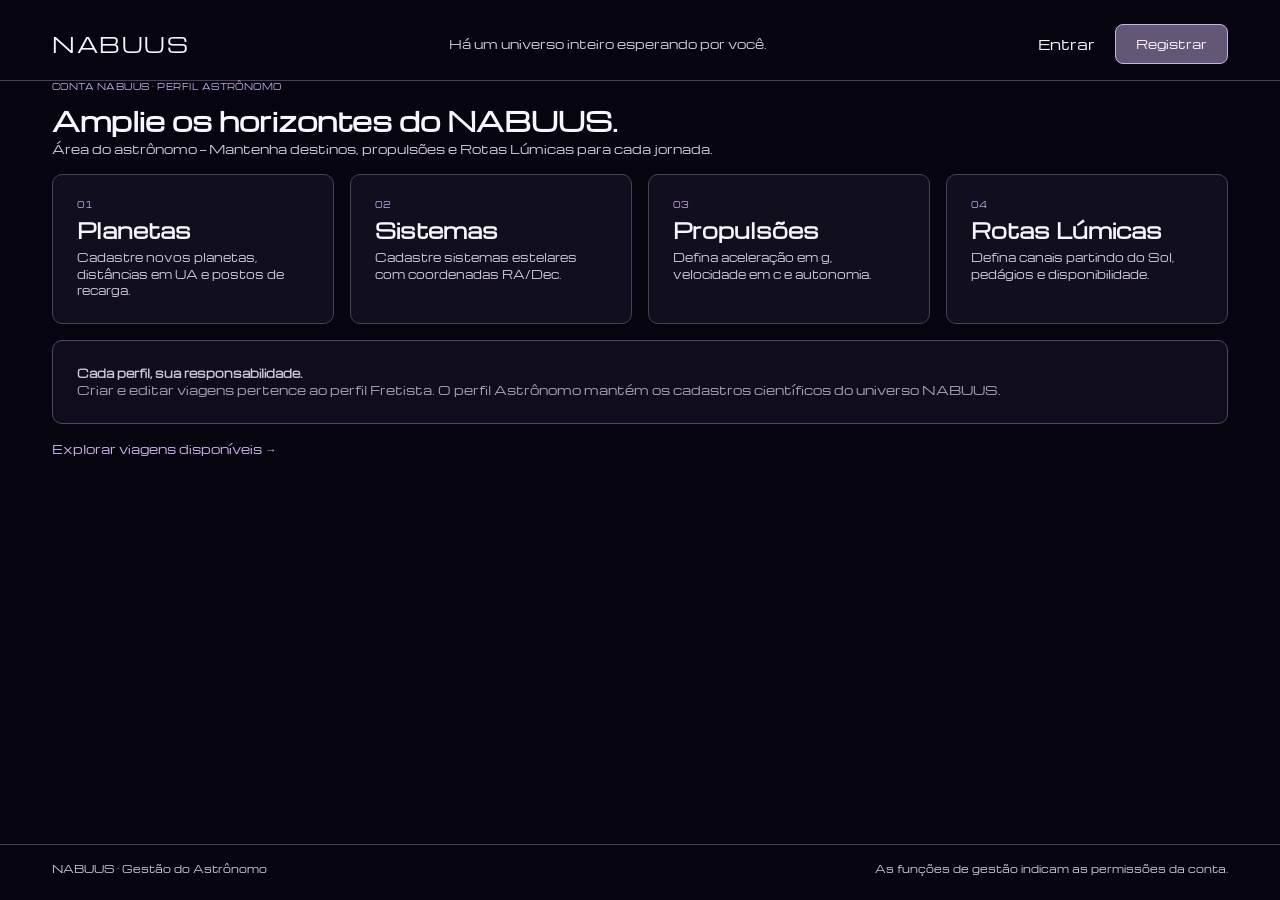
==== frontend/pages/astronomo-area.html @ 634830a1 "feat(frontend): implementa área e catálogo cartográfico do astrônomo" ====
<!DOCTYPE html>
<html lang="pt-BR">
<head>
  <meta charset="UTF-8">
  <meta name="viewport" content="width=device-width, initial-scale=1.0">
  <title>NABUUS • Área do astrônomo</title>
  <link rel="preconnect" href="https://fonts.googleapis.com">
  <link rel="preconnect" href="https://fonts.gstatic.com" crossorigin>
  <link href="https://fonts.googleapis.com/css2?family=Michroma&display=swap" rel="stylesheet">
  <link rel="stylesheet" href="../css/tokens.css">
  <link rel="stylesheet" href="../css/base.css">
  <link rel="stylesheet" href="../css/components/navbar.css">
  <link rel="stylesheet" href="../css/components/buttons.css">
  <link rel="stylesheet" href="../css/components/cards.css">
  <link rel="stylesheet" href="../css/pages/layout.css">
</head>
<body>
  <header id="navbar-principal" class="navbar"></header>

  <main class="container-gestao lista-pilha">
    <section aria-labelledby="titulo-astronomo">
      <p class="card__eyebrow">CONTA NABUUS · PERFIL ASTRÔNOMO</p>
      <h1 id="titulo-astronomo" class="titulo-pagina">Amplie os horizontes do NABUUS.</h1>
      <p class="texto-secundario">Área do astrônomo — Mantenha destinos, propulsões e Rotas Lúmicas para cada jornada.</p>
    </section>

    <section class="grid-cards-4" aria-label="Funções do astrônomo">
      <a class="card card--interativo" href="astronomo-catalogo.html?aba=planetas">
        <p class="card__eyebrow">01</p>
        <h2 class="card__titulo">Planetas</h2>
        <p class="card__subtitulo">Cadastre novos planetas, distâncias em UA e postos de recarga.</p>
      </a>

      <a class="card card--interativo" href="astronomo-catalogo.html?aba=sistemas">
        <p class="card__eyebrow">02</p>
        <h2 class="card__titulo">Sistemas</h2>
        <p class="card__subtitulo">Cadastre sistemas estelares com coordenadas RA/Dec.</p>
      </a>

      <a class="card card--interativo" href="astronomo-catalogo.html?aba=propulsoes">
        <p class="card__eyebrow">03</p>
        <h2 class="card__titulo">Propulsões</h2>
        <p class="card__subtitulo">Defina aceleração em g, velocidade em c e autonomia.</p>
      </a>

      <a class="card card--interativo" href="astronomo-catalogo.html?aba=rotas">
        <p class="card__eyebrow">04</p>
        <h2 class="card__titulo">Rotas Lúmicas</h2>
        <p class="card__subtitulo">Defina canais partindo do Sol, pedágios e disponibilidade.</p>
      </a>
    </section>

    <article class="card card--painel">
      <h2 class="card__subtitulo">Cada perfil, sua responsabilidade.</h2>
      <p class="texto-mutado">Criar e editar viagens pertence ao perfil Fretista. O perfil Astrônomo mantém os cadastros científicos do universo NABUUS.</p>
    </article>

    <div>
      <a class="texto-acento" href="resultados.html">Explorar viagens disponíveis →</a>
    </div>
  </main>

  <footer class="rodape">
    <div class="rodape__inner container-gestao">
      <span>NABUUS · Gestão do Astrônomo</span>
      <span>As funções de gestão indicam as permissões da conta.</span>
    </div>
  </footer>

  <script type="module" src="../js/views/astronomo-area-view.js"></script>
</body>
</html>
---- frontend/css/tokens.css ----
/* Design Tokens extraídos do protótipo Nabuus.fig */
:root {
  /* Tipografia */
  --fonte-principal: 'Michroma', sans-serif;
  --texto-2xs: 0.5rem;        /* 8px */
  --texto-xs: 0.625rem;       /* 10px */
  --texto-sm: 0.6875rem;      /* 11px */
  --texto-base: 0.75rem;      /* 12px */
  --texto-md: 0.875rem;       /* 14px */
  --texto-lg: 1rem;           /* 16px */
  --texto-xl: 1.25rem;        /* 20px */
  --texto-2xl: 1.625rem;      /* 26px */
  --texto-3xl: 2rem;          /* 32px */
  --texto-display-login: 4rem;
  --texto-display-hero: clamp(2.5rem, 8vw, 7.3125rem);

  /* Cores de Fundo */
  --cor-fundo-espaco: #050409;
  --cor-fundo-primario: #06040E;
  --cor-fundo-mapa: #07060D;
  --cor-fundo-overlay: rgba(5, 4, 9, 0.82);

  /* Superfícies e Cards */
  --cor-superficie-card: #110E1E;
  --cor-superficie-painel: #110C1C;
  --cor-superficie-secundaria: #171224;
  --cor-superficie-input: #191325;
  --cor-superficie-destaque: #21192F;
  --cor-superficie-cabine: #211B30;
  --cor-superficie-badge: #292138;
  --cor-poltrona-ocupada: #302B3A;

  /* Bordas */
  --cor-borda-padrao: #494057;
  --cor-borda-painel: #524566;
  --cor-borda-card: #66597A;
  --cor-borda-foco: #A496B7;
  --cor-borda-selecionada: #8E76B0;
  --cor-borda-ativa: #C7AFE9;

  /* Ações e Estados */
  --cor-acao-primaria: #625875;
  --cor-acao-primaria-ativa: #4F4069;
  --cor-acao-secundaria: #3B334A;
  --cor-perigo-fundo: #421729;
  --cor-perigo-borda: #A6475C;

  /* Textos e Acentos */
  --cor-texto-primario: #F8F5FF;
  --cor-texto-secundario: #CFC5DA;
  --cor-texto-apoio: #D4C7E5;
  --cor-texto-mutado: #A99AB9;
  --cor-acento-lavanda: #C7AFE9;
  --cor-acento-brilho: #E0C9FF;

  /* Raios */
  --raio-xs: 3px;
  --raio-sm: 6px;
  --raio-md: 8px;
  --raio-lg: 10px;
  --raio-xl: 12px;

  /* Espaçamentos e Larguras */
  --espaco-xs: 0.25rem;
  --espaco-sm: 0.5rem;
  --espaco-md: 1rem;
  --espaco-lg: 1.5rem;
  --espaco-xl: 2rem;
  --largura-viajante: 1336px;
  --largura-gestao: 1200px;
}
---- frontend/css/base.css ----
*,
*::before,
*::after {
  box-sizing: border-box;
  margin: 0;
  padding: 0;
}

html {
  font-size: 16px;
  background-color: var(--cor-fundo-espaco);
  color: var(--cor-texto-primario);
  font-family: var(--fonte-principal);
  -webkit-font-smoothing: antialiased;
}

body {
  min-height: 100vh;
  background-color: var(--cor-fundo-primario);
  color: var(--cor-texto-primario);
  font-family: var(--fonte-principal);
  font-size: var(--texto-base);
  line-height: 1.5;
  display: flex;
  flex-direction: column;
}

a {
  color: inherit;
  text-decoration: none;
}

button,
input,
select,
textarea {
  font-family: inherit;
  color: inherit;
}

button {
  cursor: pointer;
}

:focus-visible {
  outline: 2px solid var(--cor-acento-lavanda);
  outline-offset: 2px;
}

.oculto {
  display: none !important;
}

.sr-only {
  position: absolute !important;
  width: 1px;
  height: 1px;
  overflow: hidden;
  clip: rect(0, 0, 0, 0);
  white-space: nowrap;
}

.container-viajante,
.container-gestao {
  width: 100%;
  margin-inline: auto;
  padding-inline: var(--espaco-md);
}

@media (min-width: 768px) {
  .container-viajante,
  .container-gestao {
    padding-inline: 3.25rem;
  }
}

@media (min-width: 1400px) {
  .container-viajante {
    max-width: calc(var(--largura-viajante) + 6.5rem);
  }

  .container-gestao {
    max-width: calc(var(--largura-gestao) + 6.5rem);
  }
}

/* 4 Estados Obrigatórios da UI */
.estado-painel {
  background-color: var(--cor-superficie-card);
  border: 1px solid var(--cor-borda-padrao);
  border-radius: var(--raio-lg);
  padding: var(--espaco-xl);
  text-align: center;
}

.estado-painel--erro {
  border-color: var(--cor-perigo-borda);
  background-color: var(--cor-perigo-fundo);
}

.estado-painel__titulo {
  font-size: var(--texto-lg);
  color: var(--cor-texto-primario);
  margin-bottom: var(--espaco-sm);
}

.estado-painel__texto {
  font-size: var(--texto-sm);
  color: var(--cor-texto-secundario);
  margin-bottom: var(--espaco-md);
}

.texto-acento {
  color: var(--cor-acento-lavanda);
}

.texto-secundario {
  color: var(--cor-texto-secundario);
}

.texto-mutado {
  color: var(--cor-texto-mutado);
}
---- frontend/css/components/navbar.css ----
.navbar {
  width: 100%;
  padding-top: var(--espaco-lg);
  padding-bottom: var(--espaco-md);
  border-bottom: 1px solid var(--cor-borda-padrao);
}

.navbar__inner {
  display: flex;
  flex-wrap: wrap;
  align-items: center;
  justify-content: space-between;
  gap: var(--espaco-md);
}

.navbar__marca {
  font-size: var(--texto-xl);
  letter-spacing: 0.08em;
  color: var(--cor-texto-primario);
}

.navbar__subtitulo {
  font-size: var(--texto-base);
  color: var(--cor-texto-secundario);
  display: none;
}

@media (min-width: 992px) {
  .navbar__subtitulo {
    display: block;
  }
}

.navbar__acoes {
  display: flex;
  flex-wrap: wrap;
  align-items: center;
  gap: var(--espaco-sm);
}

.navbar__link {
  font-size: var(--texto-md);
  color: var(--cor-texto-primario);
  padding: 0.5rem 0.75rem;
  border-radius: var(--raio-md);
  transition: background-color 0.15s ease;
}

.navbar__link:hover {
  background-color: var(--cor-superficie-destaque);
}

.rodape {
  margin-top: auto;
  padding-top: var(--espaco-md);
  padding-bottom: var(--espaco-lg);
  border-top: 1px solid var(--cor-borda-padrao);
}

.rodape__inner {
  display: flex;
  flex-wrap: wrap;
  align-items: center;
  justify-content: space-between;
  gap: var(--espaco-sm);
  font-size: var(--texto-xs);
  color: var(--cor-texto-secundario);
}
---- frontend/css/components/buttons.css ----
.botao {
  display: inline-flex;
  align-items: center;
  justify-content: center;
  gap: var(--espaco-sm);
  min-height: 2.5rem;
  padding: 0.625rem 1.25rem;
  border-radius: var(--raio-md);
  border: 1px solid var(--cor-borda-padrao);
  background-color: var(--cor-superficie-card);
  color: var(--cor-texto-primario);
  font-size: var(--texto-base);
  text-align: center;
  transition: border-color 0.15s ease, background-color 0.15s ease;
}

.botao:hover:not(:disabled) {
  border-color: var(--cor-borda-ativa);
  background-color: var(--cor-superficie-destaque);
}

.botao:disabled {
  opacity: 0.55;
  cursor: not-allowed;
}

.botao--primario {
  background-color: var(--cor-acao-primaria);
  border-color: var(--cor-borda-ativa);
  color: var(--cor-texto-primario);
}

.botao--primario:hover:not(:disabled) {
  background-color: var(--cor-acao-primaria-ativa);
}

.botao--ativo {
  background-color: var(--cor-acao-primaria-ativa);
  border-color: var(--cor-borda-ativa);
}

.botao--secundario {
  background-color: var(--cor-acao-secundaria);
  border-color: var(--cor-borda-foco);
}

.botao--perigo {
  background-color: var(--cor-perigo-fundo);
  border-color: var(--cor-perigo-borda);
  color: var(--cor-texto-primario);
}

.botao--perigo:hover:not(:disabled) {
  background-color: #5b2038;
}

.botao--bloco {
  width: 100%;
}

.botao--grande {
  min-height: 3rem;
}

.chip {
  display: inline-flex;
  align-items: center;
  gap: 0.5rem;
  padding: 0.35rem 0.75rem;
  border-radius: var(--raio-sm);
  background-color: var(--cor-superficie-destaque);
  border: 1px solid var(--cor-borda-padrao);
  font-size: var(--texto-2xs);
  color: var(--cor-acento-lavanda);
}

.badge {
  display: inline-flex;
  align-items: center;
  padding: 0.25rem 0.65rem;
  border-radius: var(--raio-md);
  background-color: var(--cor-superficie-badge);
  border: 1px solid var(--cor-borda-padrao);
  font-size: var(--texto-xs);
  color: var(--cor-acento-lavanda);
}

.badge--alerta {
  background-color: var(--cor-perigo-fundo);
  border-color: var(--cor-perigo-borda);
  color: var(--cor-texto-primario);
}
---- frontend/css/components/cards.css ----
.card {
  background-color: var(--cor-superficie-card);
  border: 1px solid var(--cor-borda-padrao);
  border-radius: var(--raio-lg);
  padding: var(--espaco-lg);
}

.card--painel {
  background-color: var(--cor-superficie-painel);
  border-color: var(--cor-borda-painel);
}

.card--destaque {
  border-color: var(--cor-borda-selecionada);
}

.card--interativo {
  transition: border-color 0.15s ease, transform 0.15s ease;
}

.card--interativo:hover {
  border-color: var(--cor-borda-ativa);
  transform: translateY(-2px);
}

.card__eyebrow {
  font-size: var(--texto-2xs);
  color: var(--cor-acento-lavanda);
  letter-spacing: 0.06em;
  text-transform: uppercase;
  margin-bottom: var(--espaco-xs);
}

.card__titulo {
  font-size: var(--texto-xl);
  color: var(--cor-texto-primario);
  margin-bottom: var(--espaco-xs);
}

.card__subtitulo {
  font-size: var(--texto-sm);
  color: var(--cor-texto-secundario);
}

.card__divisor {
  height: 1px;
  background-color: var(--cor-borda-padrao);
  margin-block: var(--espaco-md);
}

/* Card de Resultado de Viagem (estilo ClickBus intergaláctico) */
.viagem-card {
  background-color: var(--cor-superficie-card);
  border: 1px solid var(--cor-borda-padrao);
  border-radius: var(--raio-lg);
  padding: var(--espaco-lg);
  display: grid;
  gap: var(--espaco-md);
}

@media (min-width: 992px) {
  .viagem-card {
    grid-template-columns: 1fr 270px;
    align-items: stretch;
  }
}

.viagem-card--principal {
  border-color: var(--cor-borda-selecionada);
}

.viagem-card__topo {
  display: flex;
  flex-wrap: wrap;
  justify-content: space-between;
  align-items: flex-start;
  gap: var(--espaco-sm);
}

.viagem-card__metricas {
  display: grid;
  grid-template-columns: repeat(2, minmax(0, 1fr));
  gap: var(--espaco-md);
  padding-top: var(--espaco-md);
  border-top: 1px solid var(--cor-borda-padrao);
}

@media (min-width: 768px) {
  .viagem-card__metricas {
    grid-template-columns: repeat(4, minmax(0, 1fr));
  }
}

.metrica__rotulo {
  font-size: var(--texto-2xs);
  color: var(--cor-texto-secundario);
  margin-bottom: 0.25rem;
}

.metrica__valor {
  font-size: var(--texto-md);
  color: var(--cor-texto-primario);
}

.metrica__valor--lavanda {
  color: var(--cor-acento-lavanda);
}

.viagem-card__lateral {
  display: flex;
  flex-direction: column;
  justify-content: space-between;
  gap: var(--espaco-sm);
  padding-top: var(--espaco-md);
  border-top: 1px solid var(--cor-borda-padrao);
}

@media (min-width: 992px) {
  .viagem-card__lateral {
    padding-top: 0;
    padding-left: var(--espaco-lg);
    border-top: 0;
    border-left: 1px solid var(--cor-borda-padrao);
  }
}

.viagem-card__preco {
  font-size: var(--texto-xl);
  color: var(--cor-texto-primario);
}

.viagem-card__link-lumica {
  background: transparent;
  border: 0;
  padding: 0;
  text-align: left;
  font-size: var(--texto-xs);
  color: var(--cor-acento-brilho);
  text-decoration: underline;
}

.metrica-bloco {
  background-color: var(--cor-superficie-card);
  border: 1px solid var(--cor-borda-padrao);
  border-radius: var(--raio-lg);
  padding: var(--espaco-md);
}

.metrica-bloco__valor {
  font-size: 1.1875rem;
  color: var(--cor-texto-primario);
  margin-top: var(--espaco-xs);
}
---- frontend/css/pages/layout.css ----
/* Layouts específicos de página (Mobile-First) */
.pagina-hero {
  background-image:
    linear-gradient(180deg, rgba(6, 5, 13, 0.72), rgba(6, 5, 13, 0.92)),
    url('../../assets/img/bg-space-1.jpg');
  background-size: cover;
  background-position: center;
}

.hero {
  padding-block: 3rem 4rem;
  text-align: center;
  display: flex;
  flex-direction: column;
  align-items: center;
  gap: var(--espaco-xl);
}

.hero__titulo {
  font-size: var(--texto-display-hero);
  line-height: 1.1;
  letter-spacing: 0.08em;
  color: var(--cor-texto-primario);
}

.hero__subtitulo {
  font-size: clamp(1rem, 2.5vw, 1.6875rem);
  color: var(--cor-texto-primario);
}

.hero__busca {
  width: 100%;
  max-width: 945px;
  display: grid;
  gap: var(--espaco-md);
}

@media (min-width: 768px) {
  .hero__busca {
    grid-template-columns: 1.5fr 1fr auto;
    align-items: end;
  }
}

/* Login / Registro */
.auth-grid {
  display: grid;
  gap: var(--espaco-xl);
  max-width: 972px;
  margin-inline: auto;
  padding-block: var(--espaco-xl);
}

@media (min-width: 900px) {
  .auth-grid {
    grid-template-columns: 340px 1fr;
    align-items: start;
  }
}

.perfis-lista {
  display: flex;
  flex-direction: column;
  gap: var(--espaco-md);
}

.perfil-opcao {
  text-align: left;
  padding: var(--espaco-md);
  border-radius: var(--raio-lg);
  background-color: var(--cor-superficie-painel);
  border: 1px solid #736687;
  display: flex;
  flex-direction: column;
  gap: 0.35rem;
}

.perfil-opcao--ativo {
  background-color: #544A66;
  border-color: var(--cor-borda-ativa);
}

/* Grids de Resultados / Detalhes / Poltronas / Gestão */
.layout-resultados {
  display: grid;
  gap: var(--espaco-lg);
  padding-block: var(--espaco-lg);
}

@media (min-width: 992px) {
  .layout-resultados {
    grid-template-columns: 261px 1fr;
    align-items: start;
  }
}

.layout-duas-colunas {
  display: grid;
  gap: var(--espaco-lg);
  padding-block: var(--espaco-lg);
}

@media (min-width: 992px) {
  .layout-duas-colunas {
    grid-template-columns: 1fr 432px;
    align-items: start;
  }
}

.layout-gestao-form {
  display: grid;
  gap: var(--espaco-lg);
  padding-block: var(--espaco-lg);
}

@media (min-width: 992px) {
  .layout-gestao-form {
    grid-template-columns: 1fr 388px;
    align-items: start;
  }
}

.grid-cards-3 {
  display: grid;
  gap: var(--espaco-lg);
}

@media (min-width: 768px) {
  .grid-cards-3 {
    grid-template-columns: repeat(3, minmax(0, 1fr));
  }
}

.grid-cards-4 {
  display: grid;
  gap: var(--espaco-md);
}

@media (min-width: 768px) {
  .grid-cards-4 {
    grid-template-columns: repeat(2, minmax(0, 1fr));
  }
}

@media (min-width: 1100px) {
  .grid-cards-4 {
    grid-template-columns: repeat(4, minmax(0, 1fr));
  }
}

.grid-campos-2 {
  display: grid;
  gap: var(--espaco-md);
}

@media (min-width: 640px) {
  .grid-campos-2 {
    grid-template-columns: repeat(2, minmax(0, 1fr));
  }
}

.barra-busca-topo {
  display: grid;
  gap: var(--espaco-sm);
  padding-top: var(--espaco-lg);
}

@media (min-width: 992px) {
  .barra-busca-topo {
    grid-template-columns: 1fr 1.4fr 1.2fr auto;
    align-items: end;
  }
}

.barra-etapa {
  display: flex;
  flex-wrap: wrap;
  justify-content: space-between;
  gap: var(--espaco-sm);
  padding-top: var(--espaco-lg);
  font-size: var(--texto-xs);
  color: var(--cor-acento-lavanda);
}

.titulo-pagina {
  font-size: var(--texto-2xl);
  color: var(--cor-texto-primario);
  margin-top: var(--espaco-sm);
}

.lista-pilha {
  display: flex;
  flex-direction: column;
  gap: var(--espaco-md);
}
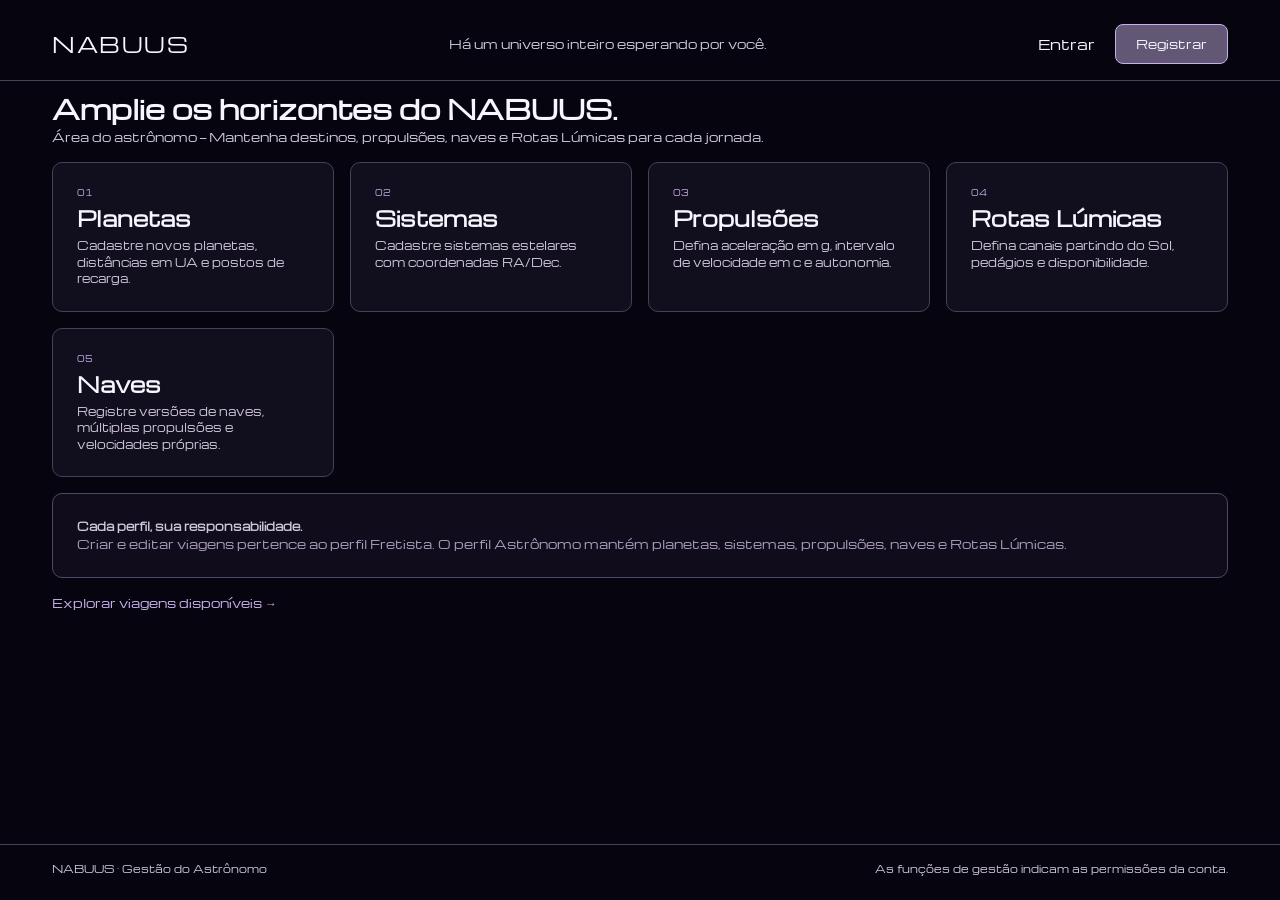
==== commit 43f593ee: "feat(frontend): atualiza catálogo do astrônomo e permissões do fretista" ====
--- a/frontend/pages/astronomo-area.html
+++ b/frontend/pages/astronomo-area.html
@@ -19,9 +19,8 @@
 
   <main class="container-gestao lista-pilha">
     <section aria-labelledby="titulo-astronomo">
-      <p class="card__eyebrow">CONTA NABUUS · PERFIL ASTRÔNOMO</p>
       <h1 id="titulo-astronomo" class="titulo-pagina">Amplie os horizontes do NABUUS.</h1>
-      <p class="texto-secundario">Área do astrônomo — Mantenha destinos, propulsões e Rotas Lúmicas para cada jornada.</p>
+      <p class="texto-secundario">Área do astrônomo — Mantenha destinos, propulsões, naves e Rotas Lúmicas para cada jornada.</p>
     </section>
 
     <section class="grid-cards-4" aria-label="Funções do astrônomo">
@@ -40,7 +39,7 @@
       <a class="card card--interativo" href="astronomo-catalogo.html?aba=propulsoes">
         <p class="card__eyebrow">03</p>
         <h2 class="card__titulo">Propulsões</h2>
-        <p class="card__subtitulo">Defina aceleração em g, velocidade em c e autonomia.</p>
+        <p class="card__subtitulo">Defina aceleração em g, intervalo de velocidade em c e autonomia.</p>
       </a>
 
       <a class="card card--interativo" href="astronomo-catalogo.html?aba=rotas">
@@ -48,11 +47,17 @@
         <h2 class="card__titulo">Rotas Lúmicas</h2>
         <p class="card__subtitulo">Defina canais partindo do Sol, pedágios e disponibilidade.</p>
       </a>
+
+      <a class="card card--interativo" href="astronomo-catalogo.html?aba=naves">
+        <p class="card__eyebrow">05</p>
+        <h2 class="card__titulo">Naves</h2>
+        <p class="card__subtitulo">Registre versões de naves, múltiplas propulsões e velocidades próprias.</p>
+      </a>
     </section>
 
     <article class="card card--painel">
       <h2 class="card__subtitulo">Cada perfil, sua responsabilidade.</h2>
-      <p class="texto-mutado">Criar e editar viagens pertence ao perfil Fretista. O perfil Astrônomo mantém os cadastros científicos do universo NABUUS.</p>
+      <p class="texto-mutado">Criar e editar viagens pertence ao perfil Fretista. O perfil Astrônomo mantém planetas, sistemas, propulsões, naves e Rotas Lúmicas.</p>
     </article>
 
     <div>
